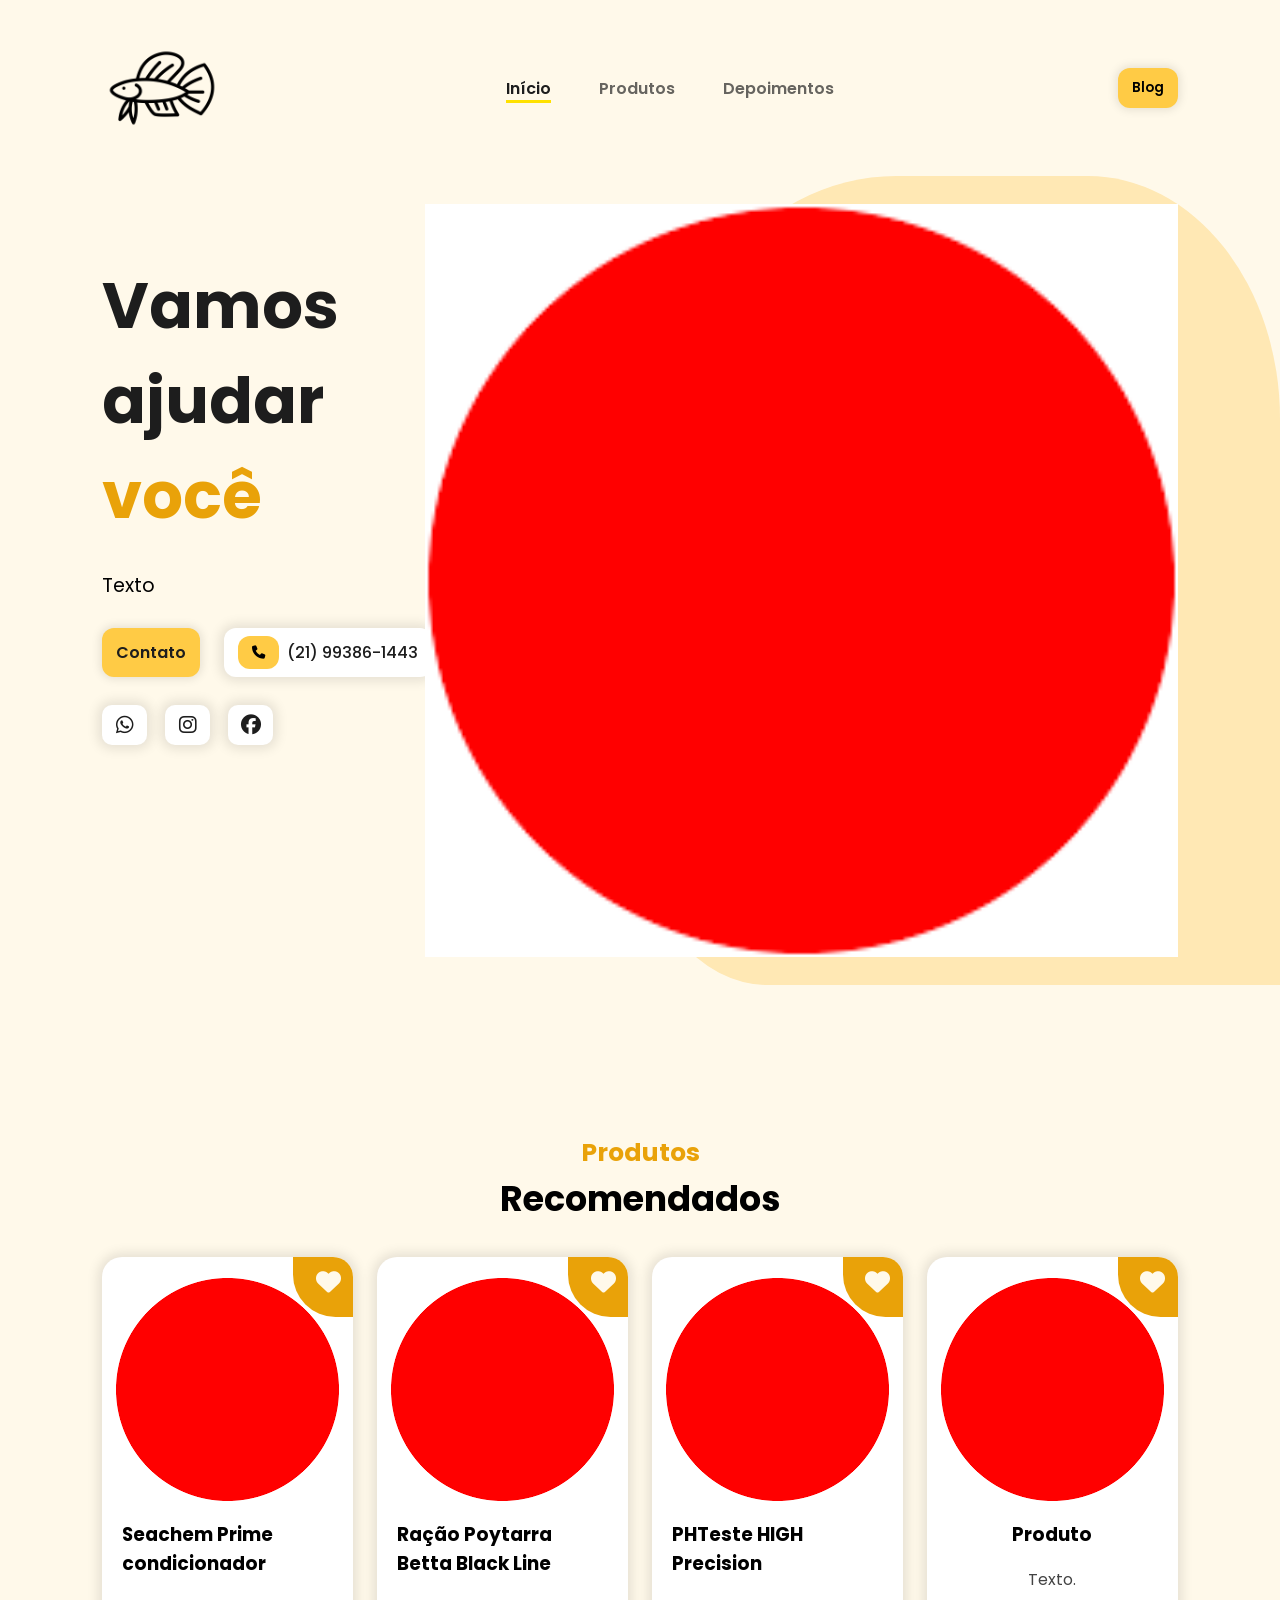
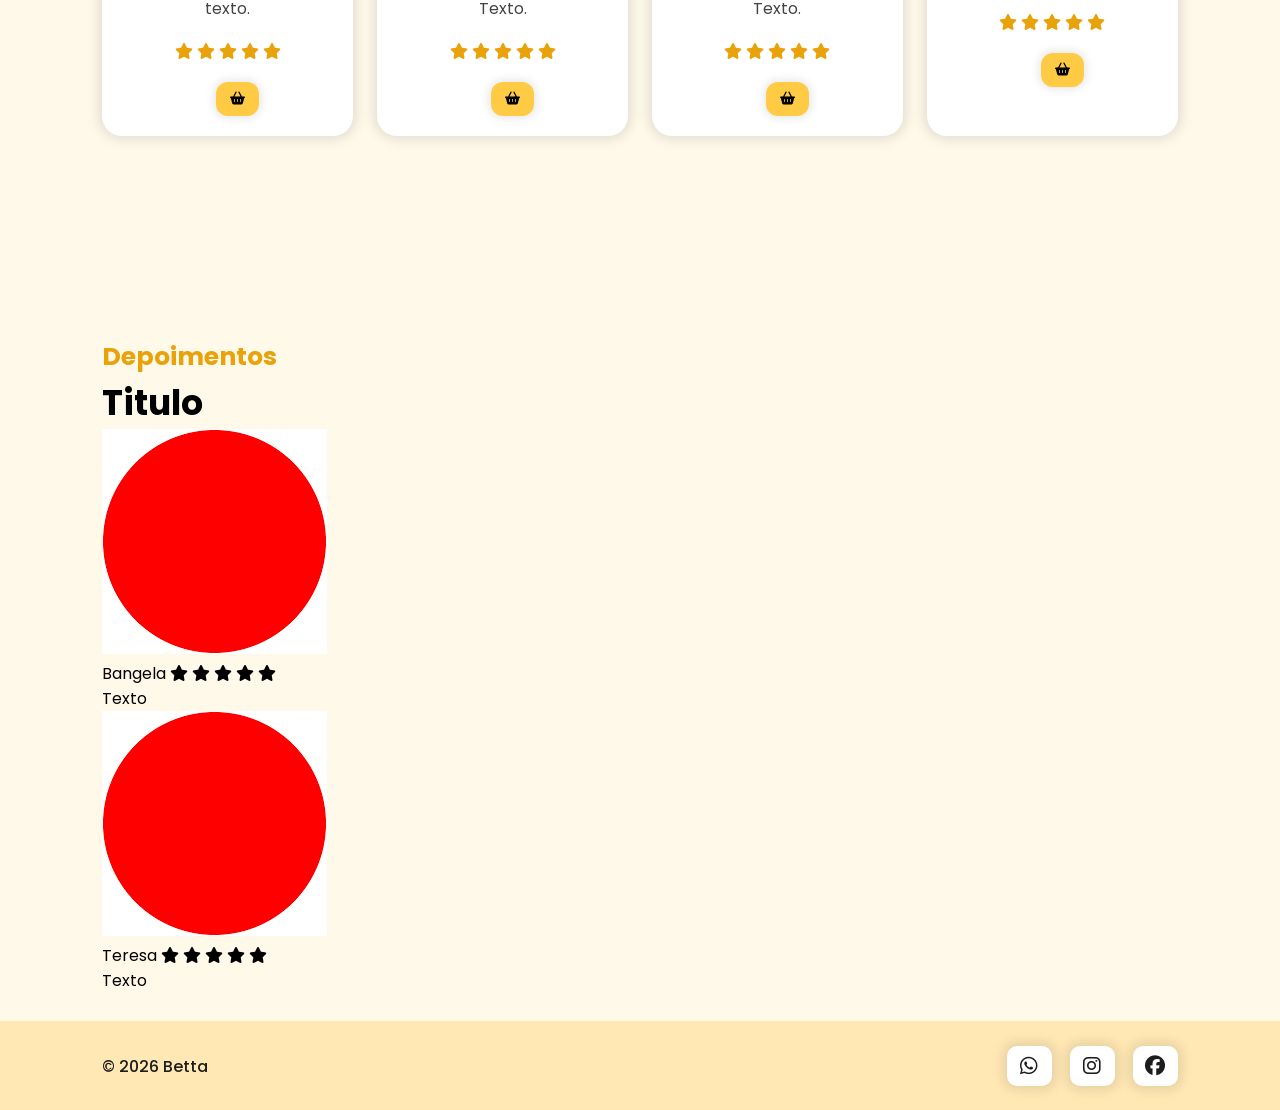
==== index.html @ 2f56f060 "Atualizações" ====
<!DOCTYPE html>
<html lang="pt-br">

<head>
    <meta charset="UTF-8">
    <meta name="viewport" content="width=device-width, initial-scale=1.0">
    <link rel="stylesheet" href="https://cdnjs.cloudflare.com/ajax/libs/font-awesome/6.5.1/css/all.min.css"
        integrity="sha512-DTOQO9RWCH3ppGqcWaEA1BIZOC6xxalwEsw9c2QQeAIftl+Vegovlnee1c9QX4TctnWMn13TZye+giMm8e2LwA=="
        crossorigin="anonymous" referrerpolicy="no-referrer" />
    <link rel="stylesheet" href="styles.css">

    <script src="https://cdnjs.cloudflare.com/ajax/libs/jquery/3.7.1/jquery.min.js"
        integrity="sha512-v2CJ7UaYy4JwqLDIrZUI/4hqeoQieOmAZNXBeQyjo21dadnwR+8ZaIJVT8EE2iyI61OV8e6M8PP2/4hpQINQ/g=="
        crossorigin="anonymous" referrerpolicy="no-referrer"></script>
    <script src="https://unpkg.com/scrollreveal"></script>
    <title>Betta.com</title>
</head>

<body>
    <header>
        <nav id="navbar">
            <img src="peixe-betta.png" alt="Logo Betta" id="nav_logo">

            <ul id="nav_list">
                <li class="nav-item active">
                    <a href="index.html">Início</a>
                </li>
                <li class="nav-item">
                    <a href="index copy.html">Produtos</a>
                </li>
                <li class="nav-item">
                    <a href="#testimonials">Depoimentos</a>
                </li>
            </ul>

            <button class="btn-default">
                Blog
            </button>

            <button id="mobile_btn">
                <i class="fa-solid fa-bars"></i>
            </button>
        </nav>

        <div id="mobile_menu">
            <ul id="mobile_nav_list">
                <li class="nav-item">
                    <a href="#home">Início</a>
                </li>
                <li class="nav-item">
                    <a href="#menu">Depoimentos</a>
                </li>
                <li class="nav-item">
                    <a href="#testimonials">Produtos</a>
                </li>
            </ul>

            <button class="btn-default">
                Blog
            </button>
        </div>
    </header>

    <main id="content">
        <section id="home">
            <div class="shape"></div>
            <div id="cta">
                <h1 class="title">
                    Vamos ajudar
                    <span>você</span>
                </h1>

                <p class="description">
                    Texto
                </p>

                <div id="cta_buttons">
                    <a href="#" class="btn-default">
                        Contato
                    </a>

                    <a href="tel:+55555555555" id="phone_button">
                        <button class="btn-default">
                            <i class="fa-solid fa-phone"></i>
                        </button>
                        (21) 99386-1443
                    </a>
                </div>

                <div class="social-media-buttons">
                    <a href="https://web.whatsapp.com/">
                        <i class="fa-brands fa-whatsapp"></i>
                    </a>

                    <a href="https://www.instagram.com/">
                        <i class="fa-brands fa-instagram"></i>
                    </a>

                    <a href="https://www.facebook.com/?locale=pt_BR">
                        <i class="fa-brands fa-facebook"></i>
                    </a>
                </div>
            </div>

            <div id="banner">
                <img src="Circulo-Vermelho.png" alt="Circulo">
            </div>
        </section>

        <section id="menu">
            <h2 class="section-title">Produtos</h2>
            <h3 class="section-subtitle">Recomendados</h3>

            <div id="dishes">
                <div class="dish">
                    <div class="dish-heart">
                        <i class="fa-solid fa-heart"></i>
                    </div>

                    <img src="Circulo-Vermelho.png" class="dish-image" alt="">

                    <h3 class="dish-title">
                        Seachem Prime condicionador
                    </h3>

                    <span class="dish-description">
                        texto.
                    </span>

                    <div class="dish-rate">
                        <i class="fa-solid fa-star"></i>
                        <i class="fa-solid fa-star"></i>
                        <i class="fa-solid fa-star"></i>
                        <i class="fa-solid fa-star"></i>
                        <i class="fa-solid fa-star"></i>
                        <span></span>
                    </div>

                    <div class="dish-price">
                        <h4></h4>
                        <button class="btn-default">
                            <i class="fa-solid fa-basket-shopping"></i>
                        </button>
                    </div>
                </div>

                <div class="dish">
                    <div class="dish-heart">
                        <i class="fa-solid fa-heart"></i>
                    </div>

                    <img src="Circulo-Vermelho.png" class="dish-image" alt="">

                    <h3 class="dish-title">
                        Ração Poytarra Betta Black Line
                    </h3>

                    <span class="dish-description">
                        Texto.
                    </span>

                    <div class="dish-rate">
                        <i class="fa-solid fa-star"></i>
                        <i class="fa-solid fa-star"></i>
                        <i class="fa-solid fa-star"></i>
                        <i class="fa-solid fa-star"></i>
                        <i class="fa-solid fa-star"></i>
                        <span></span>
                    </div>

                    <div class="dish-price">
                        <h4></h4>
                        <button class="btn-default">
                            <i class="fa-solid fa-basket-shopping"></i>
                        </button>
                    </div>
                </div>

                <div class="dish">
                    <div class="dish-heart">
                        <i class="fa-solid fa-heart"></i>
                    </div>

                    <img src="Circulo-Vermelho.png" class="dish-image" alt="">

                    <h3 class="dish-title">
                        PHTeste HIGH Precision
                    </h3>

                    <span class="dish-description">
                        Texto.
                    </span>

                    <div class="dish-rate">
                        <i class="fa-solid fa-star"></i>
                        <i class="fa-solid fa-star"></i>
                        <i class="fa-solid fa-star"></i>
                        <i class="fa-solid fa-star"></i>
                        <i class="fa-solid fa-star"></i>
                        <span></span>
                    </div>

                    <div class="dish-price">
                        <h4></h4>
                        <button class="btn-default">
                            <i class="fa-solid fa-basket-shopping"></i>
                        </button>
                    </div>
                </div>

                <div class="dish">
                    <div class="dish-heart">
                        <i class="fa-solid fa-heart"></i>
                    </div>

                    <img src="Circulo-Vermelho.png" class="dish-image" alt="">

                    <h3 class="dish-title">
                        Produto
                    </h3>

                    <span class="dish-description">
                        Texto.
                    </span>

                    <div class="dish-rate">
                        <i class="fa-solid fa-star"></i>
                        <i class="fa-solid fa-star"></i>
                        <i class="fa-solid fa-star"></i>
                        <i class="fa-solid fa-star"></i>
                        <i class="fa-solid fa-star"></i>
                        <span></span>
                    </div>

                    <div class="dish-price">
                        <h4></h4>
                        <button class="btn-default">
                            <i class="fa-solid fa-basket-shopping"></i>
                        </button>
                    </div>
                </div>
            </div>
        </section>

        <section id="testimonials">
            <img src="Untitled.png" id="testimonial_chef" alt="">

            <div id="testimonials_content">
                <h2 class="section-title">
                    Depoimentos
                </h2>
                <h3 class="section-subtitle">
                    Titulo
                </h3>

                <div id="feedbacks">
                    <div class="feedback">
                        <img src="Circulo-Vermelho.png" class="feedback-betta" alt="">

                        <div class="feedback-content">
                            <p>
                                Bangela
                                <span>
                                    <i class="fa-solid fa-star"></i>
                                    <i class="fa-solid fa-star"></i>
                                    <i class="fa-solid fa-star"></i>
                                    <i class="fa-solid fa-star"></i>
                                    <i class="fa-solid fa-star"></i>
                                </span>
                            </p>
                            <p>
                                Texto
                            </p>
                        </div>
                    </div>

                    <div class="feedback">
                        <img src="Circulo-Vermelho.png" class="feedback-avatar" alt="">

                        <div class="feedback-content">
                            <p>
                                Teresa
                                <span>
                                    <i class="fa-solid fa-star"></i>
                                    <i class="fa-solid fa-star"></i>
                                    <i class="fa-solid fa-star"></i>
                                    <i class="fa-solid fa-star"></i>
                                    <i class="fa-solid fa-star"></i>
                                </span>
                            </p>
                            <p>
                                Texto
                            </p>
                        </div>
                    </div>
                </div>


            </div>
        </section>
    </main>

    <footer>
        <img src="src/images/wave.svg" alt="">

        <div id="footer_items">
            <span id="copyright">
                &copy 2026 Betta
            </span>

            <div class="social-media-buttons">
                <a href="https://web.whatsapp.com/">
                    <i class="fa-brands fa-whatsapp"></i>
                </a>

                <a href="https://www.instagram.com/">
                    <i class="fa-brands fa-instagram"></i>
                </a>

                <a href="https://www.facebook.com/?locale=pt_BR">
                    <i class="fa-brands fa-facebook"></i>
                </a>
            </div>
        </div>
    </footer>
    <script src="src/javascript/script.js"></script>
</body>

</html>
---- styles.css ----
@import url('https://fonts.googleapis.com/css2?family=Poppins:ital,wght@0,100;0,200;0,300;0,400;0,500;0,600;0,700;0,800;0,900;1,100;1,200;1,300;1,400;1,500;1,600;1,700;1,800;1,900&display=swap');
@import url('header.css');
@import url('home.css');
@import url('menu.css');
@import url('testimonials.css');
@import url('footer.css');

:root {
    --color-primary-1: #fff9ea;
    --color-primary-2: #ffe8b4;
    --color-primary-3: #f8d477;
    --color-primary-4: #ffe100;
    --color-primary-5: #ffcb45;
    --color-primary-6: #e9a209;

    --color-neutral-0: #fff;
    --color-neutral-1: #1d1d1d;
}

* {
    font-family: 'Poppins', sans-serif;
    margin: 0;
    padding: 0;
    box-sizing: border-box;
}

html {
    scroll-behavior: smooth;
}

body {
    background-color: var(--color-primary-1);
}

section {
    padding: 28px 8%;
}

.btn-default {
    border: none;
    display: flex;
    align-items: center;
    justify-content: center;
    background-color: var(--color-primary-5);
    border-radius: 12px;
    padding: 10px 14px;
    font-weight: 600;
    box-shadow: 0px 0px 10px 2px rgba(0, 0, 0, 0.1);
    cursor: pointer;
    transition: background-color .3s ease;
}

.btn-default:hover {
    background-color: var(--color-primary-3);
}

.social-media-buttons {
    display: flex;
    gap: 18px;
}

.social-media-buttons a {
    display: flex;
    align-items: center;
    justify-content: center;
    width: 45px;
    height: 40px;
    background-color: var(--color-neutral-0);
    font-size: 1.25rem;
    border-radius: 10px;
    text-decoration: none;
    color: var(--color-neutral-1);
    ;
    box-shadow: 0px 0px 12px 4px rgba(0, 0, 0, 0.1);
    transition: box-shadow .3s ease;
}

.social-media-buttons a:hover {
    box-shadow: 0px 0px 12px 8px rgba(0, 0, 0, 0.1);
}

.section-title {
    color: var(--color-primary-6);
    font-size: 1.563rem;
}

.section-subtitle {
    font-size: 2.1875rem;
}

#nav_logo {
    width: 120px;
    height: auto;
}
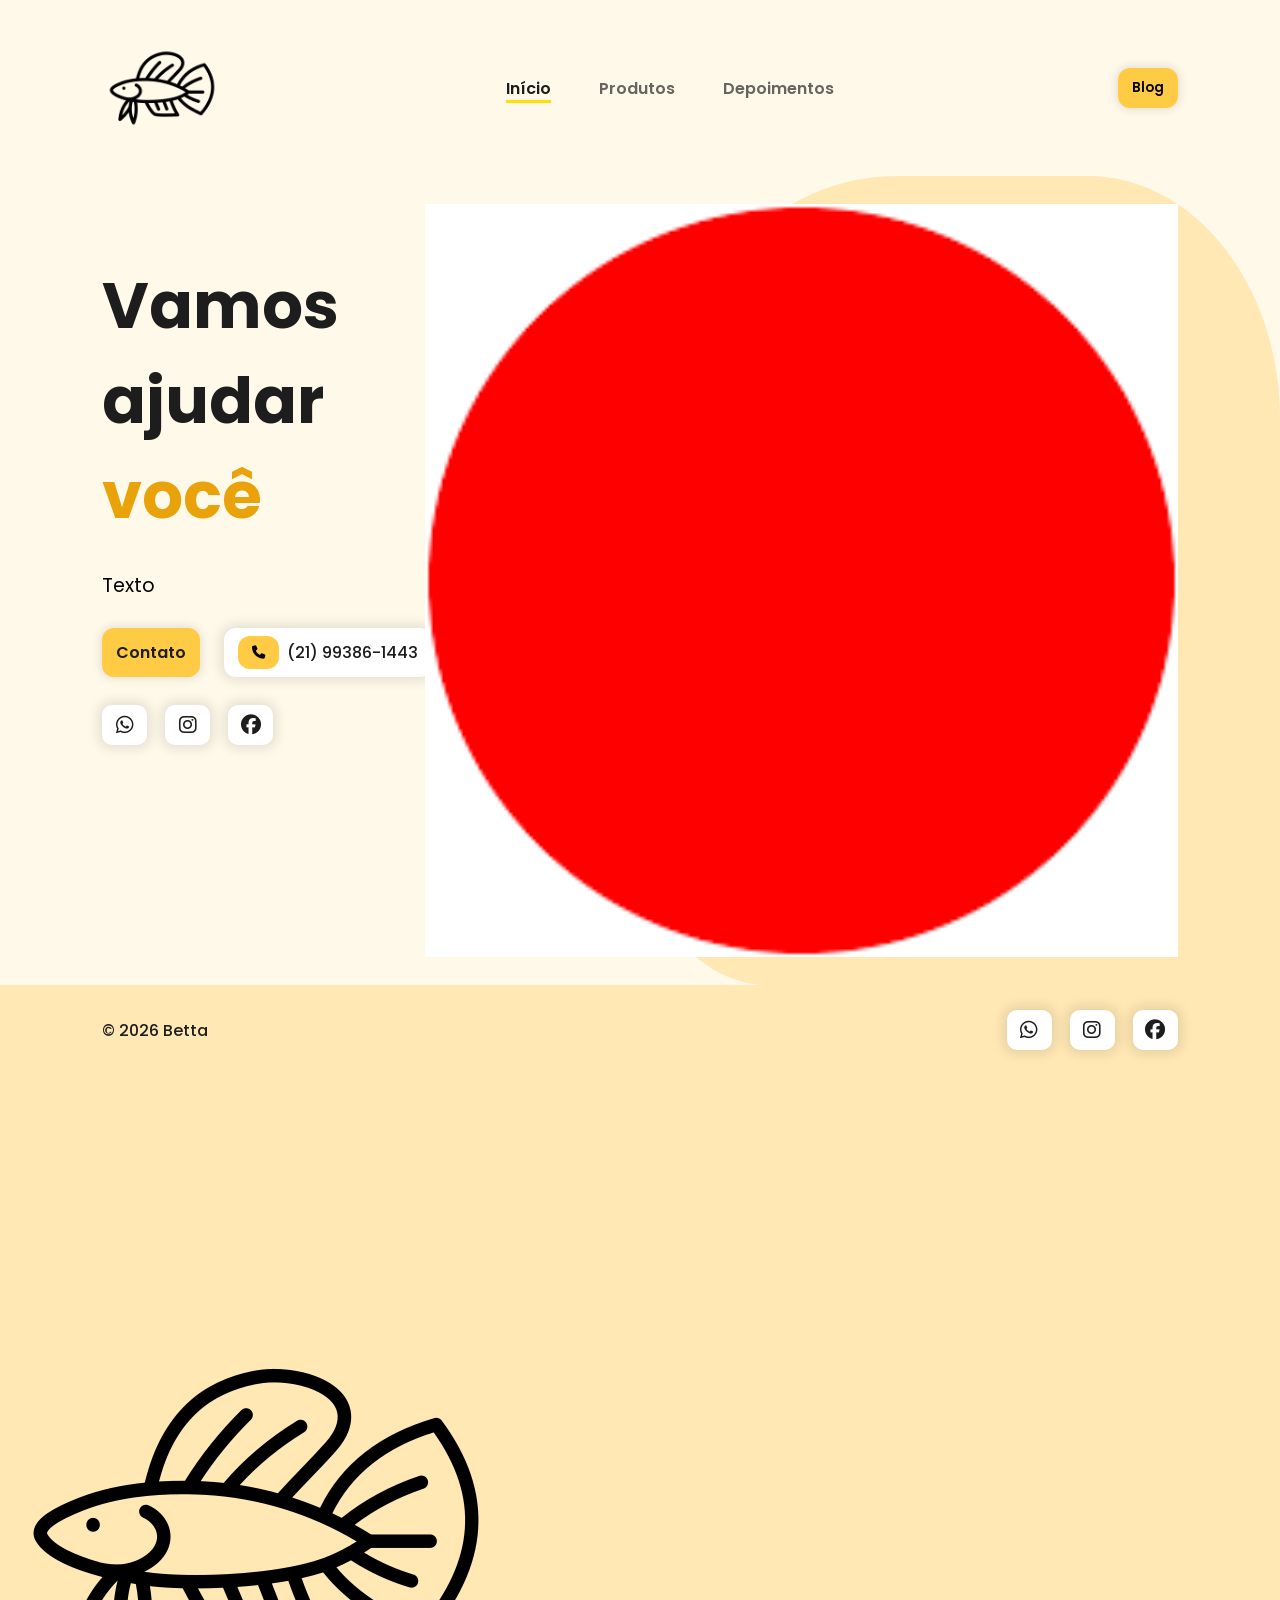
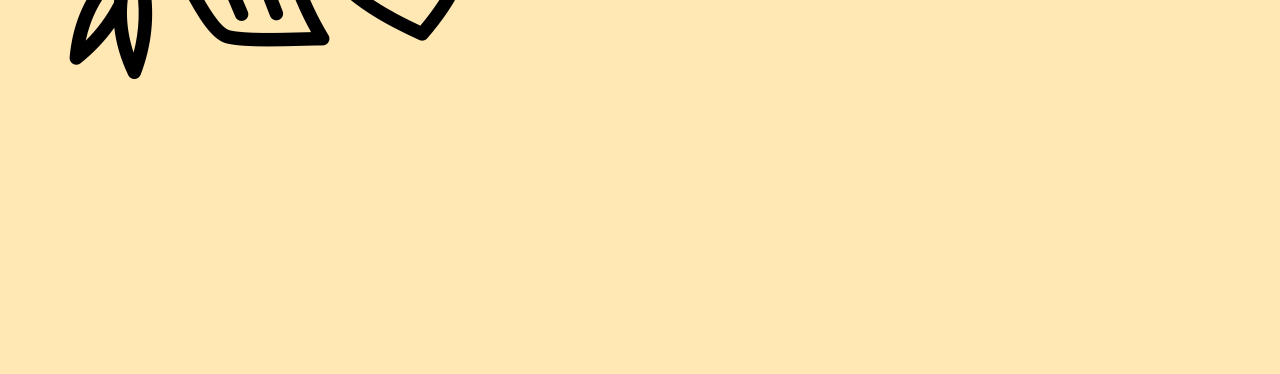
==== commit 89ebf0c2: "atualização 11/04/2026" ====
--- a/index.html
+++ b/index.html
@@ -106,198 +106,6 @@
                 <img src="Circulo-Vermelho.png" alt="Circulo">
             </div>
         </section>
-
-        <section id="menu">
-            <h2 class="section-title">Produtos</h2>
-            <h3 class="section-subtitle">Recomendados</h3>
-
-            <div id="dishes">
-                <div class="dish">
-                    <div class="dish-heart">
-                        <i class="fa-solid fa-heart"></i>
-                    </div>
-
-                    <img src="Circulo-Vermelho.png" class="dish-image" alt="">
-
-                    <h3 class="dish-title">
-                        Seachem Prime condicionador
-                    </h3>
-
-                    <span class="dish-description">
-                        texto.
-                    </span>
-
-                    <div class="dish-rate">
-                        <i class="fa-solid fa-star"></i>
-                        <i class="fa-solid fa-star"></i>
-                        <i class="fa-solid fa-star"></i>
-                        <i class="fa-solid fa-star"></i>
-                        <i class="fa-solid fa-star"></i>
-                        <span></span>
-                    </div>
-
-                    <div class="dish-price">
-                        <h4></h4>
-                        <button class="btn-default">
-                            <i class="fa-solid fa-basket-shopping"></i>
-                        </button>
-                    </div>
-                </div>
-
-                <div class="dish">
-                    <div class="dish-heart">
-                        <i class="fa-solid fa-heart"></i>
-                    </div>
-
-                    <img src="Circulo-Vermelho.png" class="dish-image" alt="">
-
-                    <h3 class="dish-title">
-                        Ração Poytarra Betta Black Line
-                    </h3>
-
-                    <span class="dish-description">
-                        Texto.
-                    </span>
-
-                    <div class="dish-rate">
-                        <i class="fa-solid fa-star"></i>
-                        <i class="fa-solid fa-star"></i>
-                        <i class="fa-solid fa-star"></i>
-                        <i class="fa-solid fa-star"></i>
-                        <i class="fa-solid fa-star"></i>
-                        <span></span>
-                    </div>
-
-                    <div class="dish-price">
-                        <h4></h4>
-                        <button class="btn-default">
-                            <i class="fa-solid fa-basket-shopping"></i>
-                        </button>
-                    </div>
-                </div>
-
-                <div class="dish">
-                    <div class="dish-heart">
-                        <i class="fa-solid fa-heart"></i>
-                    </div>
-
-                    <img src="Circulo-Vermelho.png" class="dish-image" alt="">
-
-                    <h3 class="dish-title">
-                        PHTeste HIGH Precision
-                    </h3>
-
-                    <span class="dish-description">
-                        Texto.
-                    </span>
-
-                    <div class="dish-rate">
-                        <i class="fa-solid fa-star"></i>
-                        <i class="fa-solid fa-star"></i>
-                        <i class="fa-solid fa-star"></i>
-                        <i class="fa-solid fa-star"></i>
-                        <i class="fa-solid fa-star"></i>
-                        <span></span>
-                    </div>
-
-                    <div class="dish-price">
-                        <h4></h4>
-                        <button class="btn-default">
-                            <i class="fa-solid fa-basket-shopping"></i>
-                        </button>
-                    </div>
-                </div>
-
-                <div class="dish">
-                    <div class="dish-heart">
-                        <i class="fa-solid fa-heart"></i>
-                    </div>
-
-                    <img src="Circulo-Vermelho.png" class="dish-image" alt="">
-
-                    <h3 class="dish-title">
-                        Produto
-                    </h3>
-
-                    <span class="dish-description">
-                        Texto.
-                    </span>
-
-                    <div class="dish-rate">
-                        <i class="fa-solid fa-star"></i>
-                        <i class="fa-solid fa-star"></i>
-                        <i class="fa-solid fa-star"></i>
-                        <i class="fa-solid fa-star"></i>
-                        <i class="fa-solid fa-star"></i>
-                        <span></span>
-                    </div>
-
-                    <div class="dish-price">
-                        <h4></h4>
-                        <button class="btn-default">
-                            <i class="fa-solid fa-basket-shopping"></i>
-                        </button>
-                    </div>
-                </div>
-            </div>
-        </section>
-
-        <section id="testimonials">
-            <img src="Untitled.png" id="testimonial_chef" alt="">
-
-            <div id="testimonials_content">
-                <h2 class="section-title">
-                    Depoimentos
-                </h2>
-                <h3 class="section-subtitle">
-                    Titulo
-                </h3>
-
-                <div id="feedbacks">
-                    <div class="feedback">
-                        <img src="Circulo-Vermelho.png" class="feedback-betta" alt="">
-
-                        <div class="feedback-content">
-                            <p>
-                                Bangela
-                                <span>
-                                    <i class="fa-solid fa-star"></i>
-                                    <i class="fa-solid fa-star"></i>
-                                    <i class="fa-solid fa-star"></i>
-                                    <i class="fa-solid fa-star"></i>
-                                    <i class="fa-solid fa-star"></i>
-                                </span>
-                            </p>
-                            <p>
-                                Texto
-                            </p>
-                        </div>
-                    </div>
-
-                    <div class="feedback">
-                        <img src="Circulo-Vermelho.png" class="feedback-avatar" alt="">
-
-                        <div class="feedback-content">
-                            <p>
-                                Teresa
-                                <span>
-                                    <i class="fa-solid fa-star"></i>
-                                    <i class="fa-solid fa-star"></i>
-                                    <i class="fa-solid fa-star"></i>
-                                    <i class="fa-solid fa-star"></i>
-                                    <i class="fa-solid fa-star"></i>
-                                </span>
-                            </p>
-                            <p>
-                                Texto
-                            </p>
-                        </div>
-                    </div>
-                </div>
-
-
-            </div>
-        </section>
     </main>
 
     <footer>
@@ -322,6 +130,12 @@
                 </a>
             </div>
         </div>
+
+         <div class="aquario">
+           <img src="peixe-betta.png" class="peixe" id="peixe">
+         </div>
+
+
     </footer>
     <script src="src/javascript/script.js"></script>
 </body>
--- a/styles.css
+++ b/styles.css
@@ -91,4 +91,27 @@
 #nav_logo {
     width: 120px;
     height: auto;
+}
+
+
+
+.aquario {
+  width: 100vw;
+  height: 100vh;
+  position: relative;
+}
+
+.peixe {
+  width: "--peixe";
+  position: absolute;
+  top: 50%;
+  left: 0;
+  transform: translateY(-50%);
+  transition: transform 0.5s linear;
+  animation: flutuar 2s infinite ease-in-out;
+}
+
+@keyframes flutuar {
+  0%, 100% { top: 200px; }
+  50% { top: 210px; }
 }
